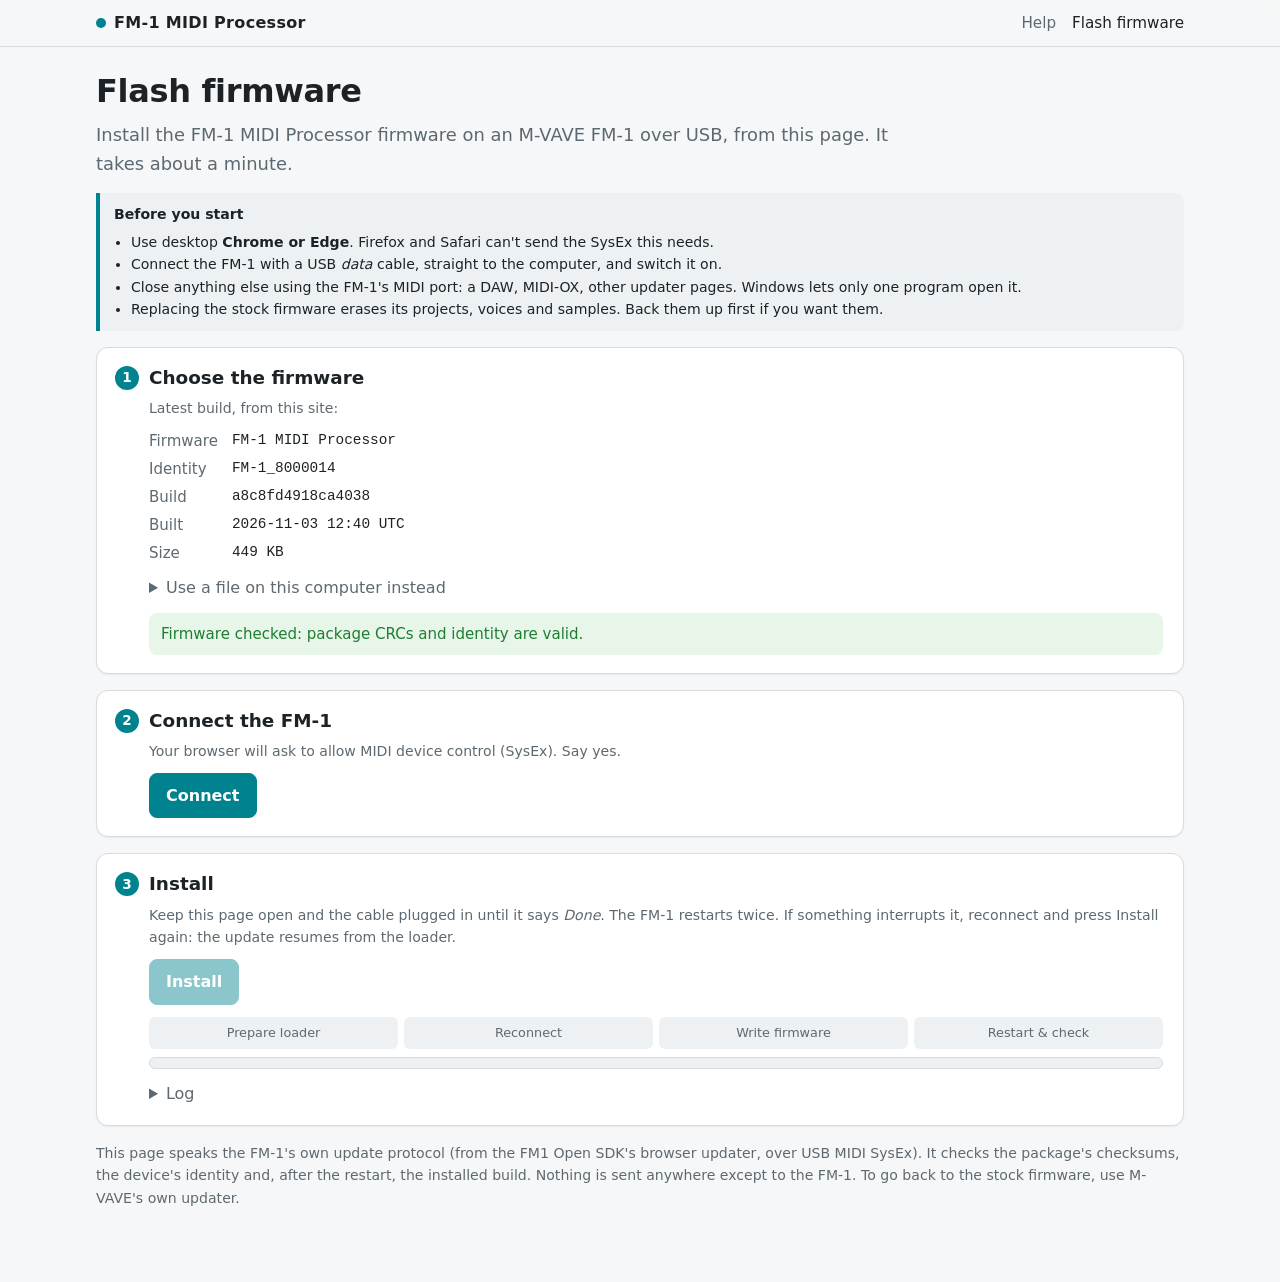
==== html/flash.html @ e274faca "FM-1 MIDI Processor firmware, tools, design docs and site Custom firmware that turns the M-VAVE FM-1" ====
<!doctype html>
<!-- SPDX-License-Identifier: GPL-3.0-only WITH GPL-3.0-linking-exception -->
<html lang="en">
<head>
<meta charset="utf-8">
<meta name="viewport" content="width=device-width,initial-scale=1">
<title>Flash FM-1 Firmware</title>
<meta name="description" content="Install the FM-1 MIDI Processor firmware on an M-VAVE FM-1 from the browser, over USB MIDI.">
<link rel="stylesheet" href="site.css">
<style>
.steps { counter-reset: step; }
.step { position: relative; padding-left: 52px; }
.step::before { counter-increment: step; content: counter(step); position: absolute; left: 18px; top: 18px;
  width: 24px; height: 24px; border-radius: 50%; background: var(--accent); color: var(--accent-ink);
  font-weight: 700; font-size: .85rem; display: grid; place-items: center; }
.step h2 { border: 0; margin: 0 0 .4em; padding: 0; font-size: 1.15rem; }
.kv { display: grid; grid-template-columns: max-content minmax(0, 1fr); gap: 4px 14px; font-size: .94rem; margin: .6em 0; }
.kv dt { color: var(--dim); }
.kv dd { margin: 0; overflow-wrap: anywhere; font-family: ui-monospace, Consolas, monospace; font-size: .9rem; }
.row { display: flex; flex-wrap: wrap; gap: 10px; align-items: center; margin-top: 10px; }
.status { padding: 9px 12px; border-radius: 8px; margin-top: 12px; font-size: .94rem; display: none; }
.status.show { display: block; }
.status.ok { background: var(--good-bg); color: var(--good); }
.status.bad { background: var(--bad-bg); color: var(--bad); }
.status.info { background: var(--panel2); color: var(--text); }
.status.warn { background: var(--warn-bg); color: var(--warn); }
.progress { height: 12px; border-radius: 6px; background: var(--panel2); overflow: hidden; border: 1px solid var(--line); }
.progress > div { height: 100%; width: 0; background: var(--accent); transition: width .15s; }
.stages { display: grid; grid-template-columns: repeat(4, minmax(0, 1fr)); gap: 6px; margin: 12px 0 8px; font-size: .8rem; }
.stages span { padding: 6px 4px; text-align: center; border-radius: 6px; background: var(--panel2); color: var(--dim); }
.stages span.active { background: var(--accent); color: var(--accent-ink); font-weight: 600; }
.stages span.done { color: var(--good); }
@media (max-width: 520px) { .stages { grid-template-columns: repeat(2, minmax(0, 1fr)); } }
#log { max-height: 220px; overflow: auto; font-size: .8rem; margin: 8px 0 0; white-space: pre-wrap; }
label.check { display: flex; gap: 8px; align-items: flex-start; margin-top: 10px; font-size: .94rem; }
label.check input { margin-top: 5px; }
input[type=file] { font: inherit; font-size: .9rem; max-width: 100%; }
details summary { cursor: pointer; color: var(--dim); }
</style>
</head>
<body>
<header class="topbar"><div class="inner">
  <a class="brand" href="index.html"><span class="dot"></span>FM-1 MIDI Processor</a>
  <nav><a href="index.html">Help</a><a href="flash.html" aria-current="page">Flash firmware</a></nav>
</div></header>

<main class="wrap">
<h1>Flash firmware</h1>
<p class="lead">Install the FM-1 MIDI Processor firmware on an M-VAVE FM-1 over USB, from this page. It takes about a minute.</p>

<div class="note warn" id="unsupported" hidden></div>

<div class="note small">
  <strong>Before you start</strong>
  <ul style="margin:.4em 0 0;padding-left:1.2em">
    <li>Use desktop <strong>Chrome or Edge</strong>. Firefox and Safari can't send the SysEx this needs.</li>
    <li>Connect the FM-1 with a USB <em>data</em> cable, straight to the computer, and switch it on.</li>
    <li>Close anything else using the FM-1's MIDI port: a DAW, MIDI-OX, other updater pages. Windows lets only one program open it.</li>
    <li>Replacing the stock firmware erases its projects, voices and samples. Back them up first if you want them.</li>
  </ul>
</div>

<div class="steps">

<section class="card step" id="step-firmware">
  <h2>Choose the firmware</h2>
  <div id="fw-latest">
    <p class="muted small" id="fw-loading">Loading the latest build…</p>
  </div>
  <dl class="kv" id="fw-info" hidden>
    <dt>Firmware</dt><dd id="fw-name"></dd>
    <dt>Identity</dt><dd id="fw-product"></dd>
    <dt>Build</dt><dd id="fw-build"></dd>
    <dt>Built</dt><dd id="fw-date"></dd>
    <dt>Size</dt><dd id="fw-size"></dd>
  </dl>
  <details style="margin-top:10px">
    <summary>Use a file on this computer instead</summary>
    <p class="small muted">Pick the <code>.fwsc</code> package <em>and</em> its <code>manifest.json</code> or <code>build-identity.json</code> together (Ctrl-click both). The build ID in that file is how the FM-1 confirms the right firmware was installed.</p>
    <input type="file" id="fw-file" multiple accept=".fwsc,.json">
  </details>
  <div class="status" id="fw-status"></div>
</section>

<section class="card step" id="step-device">
  <h2>Connect the FM-1</h2>
  <p class="small muted">Your browser will ask to allow MIDI device control (SysEx). Say yes.</p>
  <div class="row"><button id="connect" class="primary">Connect</button></div>
  <dl class="kv" id="dev-info" hidden>
    <dt>Port</dt><dd id="dev-port"></dd>
    <dt>Running</dt><dd id="dev-identity"></dd>
    <dt>Installed build</dt><dd id="dev-build"></dd>
  </dl>
  <label class="check" id="force-row" hidden>
    <input type="checkbox" id="force">
    <span>Replace the firmware this FM-1 is running. I understand the stock projects, voices and samples may be lost.</span>
  </label>
  <div class="status" id="dev-status"></div>
</section>

<section class="card step" id="step-install">
  <h2>Install</h2>
  <p class="small muted">Keep this page open and the cable plugged in until it says <em>Done</em>. The FM-1 restarts twice. If something interrupts it, reconnect and press Install again: the update resumes from the loader.</p>
  <div class="row"><button id="install" class="primary" disabled>Install</button></div>
  <div class="stages" aria-hidden="true">
    <span data-stage="prepare">Prepare loader</span><span data-stage="reconnect">Reconnect</span>
    <span data-stage="write">Write firmware</span><span data-stage="verify">Restart &amp; check</span>
  </div>
  <div class="progress" role="progressbar" aria-valuemin="0" aria-valuemax="100" aria-valuenow="0" id="bar"><div></div></div>
  <div class="status" id="install-status"></div>
  <details style="margin-top:12px">
    <summary>Log</summary>
    <pre id="log"></pre>
    <div class="row"><button id="save-log">Save log</button></div>
  </details>
</section>

</div>

<p class="small muted">This page speaks the FM-1's own update protocol (from the FM1 Open SDK's browser updater, over USB MIDI SysEx). It checks the package's checksums, the device's identity and, after the restart, the installed build. Nothing is sent anywhere except to the FM-1. To go back to the stock firmware, use M-VAVE's own updater.</p>
</main>

<script>
'use strict';
/* ---------------------------------------------------------------------------
 * FM-1 update protocol, as in src/sdk/WebUpdate.js and tools/fm1_flash.py.
 *
 *   identity (17) -> capability (49) -> arm with size and build id (50)
 *   -> enter loader (F0 22 24 35 7F F7) -> serve image until 0xE0000000
 *   -> device reboots into the loader (identity ota-...)
 *   -> enter loader again -> serve image until 0xF0000000 (Flash write)
 *   -> device reboots into the new firmware -> capability must report the new build.
 *
 * Frames: F0, 7-bit packed [00 59 cmd lenLo lenHi 00 payload... ~sum(payload)], F7.
 * ------------------------------------------------------------------------- */
const FAMILY = 7;
const VENDOR_LOADER_SHA = 'ef1f2db89b011fa53e71df363f0122de0ea896618c53fb53e8da676322004541';
const ENTER_LOADER = [0xF0, 0x22, 0x24, 0x35, 0x7F, 0xF7];
const FINISH_PREPARE = 0xE0000000, FINISH_WRITE = 0xF0000000;
const SUCCESS = [115, 117, 99, 99, 101, 115, 115, 0]; // "success\0"
const T = { idle: 10000, writeIdle: 180000, reconnect: 40000, settle: 600 };
const OPEN_IDENTITY = /^(FM1_OFFICIAL_OPEN|FM1_COMMUNITY_\d+|FM-1_8\d{6})$/;
const PORT_NAME = /fm.?1|felucca|sloop|clipper|ota|sinco|usb.?midi|composite/i;

const $ = id => document.getElementById(id);
const sleep = ms => new Promise(r => setTimeout(r, ms));
const hex = b => Array.from(b, x => x.toString(16).padStart(2, '0')).join('');
const le = (p, at, n) => { let v = 0; for (let i = 0; i < n; i++) v += p[at + i] * 2 ** (i * 8); return v; };
const ascii = p => String.fromCharCode(...p).replace(/\0.*$/s, '');
class FlashError extends Error { constructor(m, code) { super(m); this.code = code; } }
const check = (ok, msg, code) => { if (!ok) throw new FlashError(msg, code); };
async function sha256(bytes) { return hex(new Uint8Array(await crypto.subtle.digest('SHA-256', bytes))); }

/* ---- Package (.fwsc) checks ---------------------------------------------- */
function crc16(bytes) {
  let c = 0;
  for (const b of bytes) { c ^= b << 8; for (let i = 0; i < 8; i++) c = (c & 0x8000 ? (c << 1) ^ 0x1021 : c << 1) & 0xFFFF; }
  return c;
}
function decodeHeader(bytes, key = 0xFFFF) {
  const p = Uint8Array.from(bytes); let k = key;
  for (let i = 0; i < p.length; i++) { p[i] ^= k & 255; k = ((k << 1) ^ (k & 0x8000 ? 0x1021 : 0)) & 0xFFFF; }
  return p;
}
function inspectPackage(raw) {
  check(raw.length >= 1024 && raw.length <= 2097152, 'The package length is invalid.');
  const image = new Uint8Array(raw.length - 20); let product = '', ended = false;
  for (let i = 0; i < 20; i++) {
    image.set(raw.subarray(i * 48, i * 48 + 47), i * 47);
    const marker = raw[i * 48 + 47];
    if (marker === 125) ended = true;
    else { const c = (marker - i - 1) & 255; check(!ended && c >= 32 && c <= 126, 'The package identity is invalid.'); product += String.fromCharCode(c); }
  }
  image.set(raw.subarray(960), 940);
  const head = decodeHeader(image.subarray(0, 64)), count = le(head, 8, 2);
  check(le(head, 0, 2) === crc16(head.subarray(2)) && le(head, 4, 4) === image.length, 'The package header check failed.');
  check(ascii(head.subarray(16, 32)) === 'AC791N' && count > 0 && count <= 12, 'The chip model or package table is invalid.');
  const table = image.subarray(64, 64 + count * 80);
  check(crc16(table) === le(head, 2, 2), 'The package table check failed.');
  const entries = [];
  for (let i = 0; i < count; i++) {
    const e = decodeHeader(table.subarray(i * 80, i * 80 + 80));
    const type = le(e, 0, 2), offset = le(e, 8, 4), size = le(e, 12, 4), stored = le(e, 16, 4), encrypted = le(e, 24, 4);
    const name = ascii(e.subarray(64));
    check(offset >= 64 + count * 80 && offset <= image.length && size <= image.length - offset, 'A package entry is out of range.');
    check(stored >= size && stored <= image.length - offset && (!encrypted || encrypted === stored), 'A package entry size is invalid.');
    const data = image.subarray(offset, offset + size);
    check(encrypted || crc16(data) === le(e, 4, 2), 'Package entry CRC failed: ' + name);
    check(!encrypted || (type !== 0 && type !== 100), 'The main image or loader is encrypted.');
    entries.push({ type, size, data });
  }
  const flash = entries.filter(e => e.type === 0), loader = entries.filter(e => e.type === 100);
  check(flash.length === 1 && flash[0].size >= 16384 && flash[0].size <= 1044480 && flash[0].size % 4096 === 0, 'The Flash image is invalid.');
  check(loader.length === 1 && loader[0].size > 0 && loader[0].size < 32768, 'The loader is missing or invalid.');
  return { product, image, loader: loader[0].data };
}
async function preparePackage(raw, meta, source) {
  check(/^[0-9a-f]{64}$/.test(meta.build_id || ''), 'The build ID is missing or invalid.');
  if (meta.sha256) check(await sha256(raw) === meta.sha256, 'The firmware file does not match its manifest (SHA-256). Reload the page and try again.');
  const pkg = inspectPackage(raw);
  check(OPEN_IDENTITY.test(pkg.product), `The package identity ${pkg.product} is not an Open-based firmware.`);
  if (meta.product) check(meta.product === pkg.product, 'The package identity does not match its manifest.');
  const vendor = await sha256(pkg.loader) === VENDOR_LOADER_SHA;
  return { ...pkg, build_id: meta.build_id, bytes: raw.length, source, built: meta.built || '',
    name: meta.name || source, loaderIdentity: vendor ? 'ota-FM-1_015' : 'ota-FM1C_' + meta.build_id.slice(0, 16) };
}

/* ---- Frames --------------------------------------------------------------- */
function pack7(bytes) {
  const out = []; let bits = 0, value = 0;
  for (const b of bytes) { value |= b << bits; bits += 8; while (bits >= 7) { out.push(value & 127); value >>>= 7; bits -= 7; } }
  if (bits) out.push(value & 127);
  return out;
}
function frame(command, payload = []) {
  check(payload.length <= 520, 'Frame payload too long.');
  let sum = 0; for (const b of payload) sum = (sum + b) & 255;
  return Uint8Array.from([0xF0, ...pack7([0, 89, command, payload.length & 255, payload.length >> 8, 0, ...payload, (~sum) & 255]), 0xF7]);
}
function parse(bytes) {
  if (!bytes || bytes.length < 10 || bytes.length > 608 || bytes[0] !== 0xF0 || bytes[bytes.length - 1] !== 0xF7) return null;
  const raw = []; let bits = 0, value = 0;
  for (let i = 1; i < bytes.length - 1; i++) {
    if (bytes[i] > 127) return null;
    value |= bytes[i] << bits; bits += 7;
    if (bits >= 8) { raw.push(value & 255); value >>>= 8; bits -= 8; }
  }
  if (bits >= 7 || value || raw.length < 7 || raw[0] !== 0 || raw[1] !== 89 || le(raw, 3, 3) !== raw.length - 7) return null;
  let sum = 0; for (let i = 6; i < raw.length; i++) sum = (sum + raw[i]) & 255;
  return sum === 255 ? { command: raw[2], data: Uint8Array.from(raw.slice(6, -1)) } : null;
}

/* ---- MIDI link ------------------------------------------------------------ */
async function withTimeout(promise, ms, message) {
  let timer;
  try { return await Promise.race([promise, new Promise((_, rej) => { timer = setTimeout(() => rej(new FlashError(message, 'PORT_TIMEOUT')), ms); })]); }
  finally { clearTimeout(timer); }
}
class Link {
  constructor(input, output) {
    this.input = input; this.output = output; this.queue = []; this.waiter = null; this.closed = false;
    this.name = input.name || '?';
    this.receive = ev => {
      const p = parse(ev.data); if (!p || this.closed) return;
      if (this.queue.length < 64) this.queue.push(p);
      if (this.waiter) this.waiter();
    };
    input.addEventListener('midimessage', this.receive);
  }
  get lost() { return this.closed || this.input.state === 'disconnected' || this.output.state === 'disconnected'; }
  send(bytes) { check(!this.lost, 'The USB connection was lost.'); this.output.send(bytes); }
  async read(ms) {
    if (!this.queue.length && !this.lost) await new Promise(resolve => {
      const done = () => { clearTimeout(timer); this.waiter = null; resolve(); };
      const timer = setTimeout(done, ms); this.waiter = done;
    });
    return this.queue.shift() || null;
  }
  async query(command, payload = [], ms = 1500) {
    this.queue.length = 0; this.send(frame(command, payload));
    const until = Date.now() + ms;
    while (Date.now() < until) {
      const r = await this.read(Math.min(250, until - Date.now()));
      if (r && r.command === command) return r.data;
      check(!this.lost, 'The USB connection was lost.');
    }
    throw new FlashError('The device did not answer.', 'TIMEOUT');
  }
  async close() {
    if (this.closed) return;
    this.closed = true; this.input.removeEventListener('midimessage', this.receive);
    if (this.waiter) this.waiter();
    await Promise.allSettled([withTimeout(this.input.close(), 3000, 'close'), withTimeout(this.output.close(), 3000, 'close')]);
  }
}
function portPairs(access) {
  const ins = [...access.inputs.values()].filter(p => p.state === 'connected');
  const outs = [...access.outputs.values()].filter(p => p.state === 'connected');
  return ins.filter(p => PORT_NAME.test(p.name || '')).flatMap(input => {
    const named = outs.filter(o => o.name === input.name);
    const exact = named.filter(o => (o.manufacturer || '') === (input.manufacturer || ''));
    const found = exact.length === 1 ? exact : named.length === 1 ? named : [];
    return found.length === 1 ? [{ input, output: found[0] }] : [];
  });
}
async function openPair(pair) {
  try {
    await withTimeout(pair.input.open(), 5000, 'Opening the MIDI port timed out. Close other MIDI programs and try again.');
    await withTimeout(pair.output.open(), 5000, 'Opening the MIDI port timed out. Close other MIDI programs and try again.');
  } catch (e) {
    await Promise.allSettled([pair.input.close(), pair.output.close()]);
    throw e;
  }
  const link = new Link(pair.input, pair.output);
  try {
    let reply;
    for (let attempt = 0; attempt < 2 && !reply; attempt++) {
      try { reply = await link.query(17, [], 750); }
      catch (e) { if (e.code !== 'TIMEOUT' || attempt || link.lost) throw e; }
    }
    check(reply.length === 27 && /^[\x20-\x7e]{1,27}$/.test(ascii(reply)), 'The device sent an invalid identity reply.');
    return { link, identity: ascii(reply) };
  } catch (e) { await link.close(); throw e; }
}
async function discover(access) {
  const pairs = portPairs(access), found = []; let lastError = null;
  check(pairs.length <= 16, 'Too many MIDI ports. Disconnect other MIDI devices and try again.');
  for (const pair of pairs) {
    try { found.push(await openPair(pair)); }
    catch (e) { lastError = e; log(`  ${pair.input.name}: ${e.message}`); }
  }
  if (found.length > 1) {
    await Promise.allSettled(found.map(d => d.link.close()));
    throw new FlashError('More than one device answered. Connect only one FM-1.', 'AMBIGUOUS');
  }
  if (found.length) return found[0];
  if (lastError && lastError.code === 'PORT_TIMEOUT') throw lastError;
  return null;
}
function capability(data) {
  check(data.length === 47 && ascii(data.subarray(0, 4)) === 'FMC1' && data[4] === 1 && data[5] <= 7
    && le(data, 8, 2) === 512 && le(data, 10, 4) === 1048576, 'The device update protocol does not match.');
  check(data[7] === 1, 'The device uses an unknown loader.');
  return { family: data[5], state: data[6], build: hex(data.subarray(14, 46)), error: data[46] };
}

/* ---- Update --------------------------------------------------------------- */
let access = null, pkg = null, link = null, device = null, busy = false;

async function serve(image, finish, idle, stage, from, to) {
  const covered = new Uint8Array(Math.ceil(image.length / 8));
  const started = Date.now(); let last = started, total = 0;
  for (;;) {
    check(Date.now() - started < Math.max(idle * 3, 120000), 'The update took too long.');
    check(Date.now() - last < idle, 'The device stopped requesting data.');
    const packet = await link.read(250);
    if (!packet) { check(!link.lost, 'The USB connection was lost. Reconnect and press Install to resume.'); continue; }
    if (packet.command !== 48 || packet.data.length !== 8) continue;
    const p = packet.data, address = le(p, 1, 4), count = le(p, 5, 3);
    check(count > 0 && count <= 512, 'The device requested an invalid length.');
    if (address === FINISH_PREPARE || address === FINISH_WRITE) {
      check(address === finish && count === 8, 'The device is in an unexpected update phase.');
      link.send(frame(48, [...p, ...SUCCESS]));
      const end = Date.now() + T.settle;   // answer repeated finish requests before letting go
      while (Date.now() < end && !link.lost) {
        const again = await link.read(Math.min(100, end - Date.now()));
        if (again && again.command === 48 && again.data.length === 8 && le(again.data, 1, 4) === finish)
          link.send(frame(48, [...again.data, ...SUCCESS]));
      }
      progress(to);
      return;
    }
    check(address <= image.length && count <= image.length - address, 'The device read past the end of the image.');
    last = Date.now();
    link.send(frame(48, [...p, ...image.subarray(address, address + count)]));
    for (let i = address; i < address + count; i++) {
      const bit = 1 << (i & 7);
      if (!(covered[i >> 3] & bit)) { covered[i >> 3] |= bit; total++; }
    }
    progress(from + (to - from) * Math.min(1, total / image.length));
  }
}
async function waitFor(identity, anyLoader) {
  const end = Date.now() + T.reconnect;
  while (Date.now() < end) {
    let found = null;
    try { found = await discover(access); } catch (e) { if (e.code === 'AMBIGUOUS') throw e; }
    if (found) {
      if (found.identity === identity || (anyLoader && /^ota-/i.test(found.identity))) { link = found.link; return found.identity; }
      await found.link.close();
    }
    await sleep(T.settle);
  }
  throw new FlashError(`The device did not come back as ${identity} within ${T.reconnect / 1000} s. Replug USB, press Connect, then Install: it resumes from the loader.`);
}
async function closeLink() { if (link) { const l = link; link = null; await l.close(); } }

async function connect() {
  if (busy) return;
  setStatus('dev-status', '', ''); $('dev-info').hidden = true; device = null; updateInstall();
  try {
    if (!access) {
      check(navigator.requestMIDIAccess, 'This browser has no Web MIDI. Use desktop Chrome or Edge.');
      try { access = await navigator.requestMIDIAccess({ sysex: true }); }
      catch (e) { throw new FlashError('MIDI access was refused. Allow "MIDI device control" for this site (the icon in the address bar) and press Connect again.'); }
    }
    await closeLink();
    setStatus('dev-status', 'info', 'Looking for the FM-1…');
    log('Connect: ports ' + [...access.inputs.values()].filter(p => p.state === 'connected').map(p => p.name).join(', '));
    const found = await discover(access);
    if (!found) {
      const any = [...access.inputs.values()].some(p => p.state === 'connected');
      throw new FlashError(any
        ? 'Found MIDI ports, but no FM-1 answered. Close other MIDI programs and updater pages, replug USB and try again.'
        : 'No MIDI devices found. Connect the FM-1 by USB, switch it on and press Connect again.');
    }
    link = found.link;
    device = { identity: found.identity, port: link.name, mode: null, build: null, family: FAMILY };
    log(`Device: ${device.identity} on "${device.port}"`);
    $('dev-port').textContent = device.port;
    $('dev-identity').textContent = device.identity;
    $('dev-build').textContent = '—';
    $('dev-info').hidden = false;
    if (/^ota-/i.test(device.identity)) {
      device.mode = 'loader';
      setStatus('dev-status', 'warn', 'The FM-1 is in its update loader, probably from an interrupted update. Press Install to finish it.');
    } else if (OPEN_IDENTITY.test(device.identity)) {
      let cap = null;
      try { cap = capability(await link.query(49)); } catch (e) { if (e.code !== 'TIMEOUT') throw e; }
      if (!cap) { device.mode = 'legacy'; device.force = true; }
      else {
        check(cap.state === 0, 'The device is busy with another update. Restart it and try again.');
        device.mode = 'tagged'; device.build = cap.build; device.family = cap.family;
        device.force = cap.family !== FAMILY;
        $('dev-build').textContent = cap.build.slice(0, 16);
      }
      if (device.force)
        setStatus('dev-status', 'warn', 'Connected. This FM-1 runs other Open-based firmware. Tick the box below to replace it.');
      else if (pkg && cap.build === pkg.build_id)
        setStatus('dev-status', 'ok', 'Connected. This FM-1 already runs this build, so there is nothing to install.');
      else
        setStatus('dev-status', 'ok', 'Connected. Ready to install.');
    } else {
      device.mode = 'legacy'; device.force = true;
      setStatus('dev-status', 'warn', `Connected. This FM-1 runs ${device.identity === 'FM-1_015' ? 'the stock M-VAVE V15 firmware' : device.identity}. Tick the box below to replace it.`);
    }
    $('force-row').hidden = !device.force;
  } catch (e) {
    await closeLink().catch(() => {});
    setStatus('dev-status', 'bad', e.message); log('Error: ' + e.message);
  }
  updateInstall();
}

async function install() {
  if (busy || !pkg || !device || !link) return;
  busy = true; updateInstall();
  setStatus('install-status', 'info', 'Installing. Keep this page open and the cable plugged in.');
  progress(0); stages(null);
  const started = Date.now();
  try {
    const reply = await link.query(17);
    check(ascii(reply) === device.identity, 'The device identity changed. Press Connect again.');
    if (device.mode !== 'loader') {
      check(!device.force || $('force').checked, 'Tick the box to confirm replacing the current firmware.');
      if (device.mode === 'tagged') {
        const cap = capability(await link.query(49));
        check(cap.state === 0, 'The device is busy with another update.');
        check(cap.build !== pkg.build_id, 'The device already runs this build.');
        const n = pkg.image.length, tag = pkg.build_id.match(/../g).map(s => parseInt(s, 16));
        const ack = await link.query(50, [1, cap.family, n & 255, (n >>> 8) & 255, (n >>> 16) & 255, (n >>> 24) & 255, ...tag]);
        check(ack.length === 1 && ack[0] === 0, 'The device refused this package.');
      }
      stages('prepare'); log('Preparing the loader…');
      link.queue.length = 0; link.send(ENTER_LOADER);
      await serve(pkg.image, FINISH_PREPARE, T.idle, 'prepare', 0, 20);
      await closeLink();
      stages('reconnect'); log('Waiting for the loader to reconnect…');
      const id = await waitFor(pkg.loaderIdentity, device.mode === 'legacy');
      log('Loader: ' + id);
    }
    stages('write'); log('Writing the firmware…');
    link.queue.length = 0; link.send(ENTER_LOADER);
    await serve(pkg.image, FINISH_WRITE, T.writeIdle, 'write', 20, 97);
    await closeLink();
    stages('verify'); log('Waiting for the FM-1 to restart…');
    await waitFor(pkg.product, false);
    const cap = capability(await link.query(49));
    check(cap.family === FAMILY && cap.build === pkg.build_id && cap.state === 0,
      `The FM-1 restarted, but reports build ${cap.build.slice(0, 16)} instead of ${pkg.build_id.slice(0, 16)}.`);
    progress(100); stages('done');
    const secs = Math.round((Date.now() - started) / 1000);
    log(`Done in ${secs} s. Build ${cap.build.slice(0, 16)}.`);
    setStatus('install-status', 'ok', `Done in ${secs} s. The FM-1 runs build ${cap.build.slice(0, 16)}. The MIDI monitor should be on its screen.`);
    device.mode = 'tagged'; device.build = cap.build; device.identity = pkg.product; device.force = false;
    $('dev-identity').textContent = pkg.product; $('dev-build').textContent = cap.build.slice(0, 16);
    $('force-row').hidden = true;
    setStatus('dev-status', 'ok', 'Connected. This FM-1 runs this build.');
  } catch (e) {
    log('Error: ' + e.message);
    setStatus('install-status', 'bad', e.message + (e.message.includes('resume') ? '' : ' If the FM-1 shows the loader, press Connect, then Install to resume.'));
    device = null;
  } finally {
    await closeLink().catch(() => {});
    busy = false; updateInstall();
  }
}

/* ---- UI ------------------------------------------------------------------- */
function setStatus(id, kind, text) {
  const el = $(id); el.className = 'status' + (text ? ' show ' + kind : ''); el.textContent = text;
}
function log(text) {
  const el = $('log'); el.textContent += `[${new Date().toLocaleTimeString()}] ${text}\n`; el.scrollTop = el.scrollHeight;
}
function progress(pct) {
  pct = Math.max(0, Math.min(100, pct));
  $('bar').firstElementChild.style.width = pct + '%'; $('bar').setAttribute('aria-valuenow', Math.round(pct));
}
const STAGES = ['prepare', 'reconnect', 'write', 'verify'];
function stages(current) {
  const at = current === 'done' ? STAGES.length : STAGES.indexOf(current);
  document.querySelectorAll('.stages span').forEach((el, i) => {
    el.className = i < at ? 'done' : i === at ? 'active' : '';
  });
}
function updateInstall() {
  const same = device && device.mode === 'tagged' && pkg && device.build === pkg.build_id;
  const needForce = device && device.force && device.mode !== 'loader' && !$('force').checked;
  $('install').disabled = busy || !pkg || !device || !link || same || needForce;
  $('connect').disabled = busy;
  $('fw-file').disabled = busy;
}
function showPackage(p) {
  pkg = p;
  $('fw-name').textContent = p.name;
  $('fw-product').textContent = p.product;
  $('fw-build').textContent = p.build_id.slice(0, 16);
  $('fw-date').textContent = p.built || '—';
  $('fw-size').textContent = (p.bytes / 1024).toFixed(0) + ' KB';
  $('fw-info').hidden = false;
  setStatus('fw-status', 'ok', 'Firmware checked: package CRCs and identity are valid.');
  if (device && device.mode === 'tagged' && !device.force) {
    if (device.build === p.build_id) setStatus('dev-status', 'ok', 'Connected. This FM-1 already runs this build, so there is nothing to install.');
    else setStatus('dev-status', 'ok', 'Connected. Ready to install.');
  }
  updateInstall();
}
async function loadLatest() {
  try {
    const res = await fetch('firmware/manifest.json', { cache: 'no-cache' });
    check(res.ok, 'No firmware manifest found next to this page.');
    const meta = await res.json();
    check(meta.schema === 1 && typeof meta.file === 'string' && /^[\w.-]+$/.test(meta.file), 'The firmware manifest is invalid.');
    const bin = await fetch('firmware/' + meta.file, { cache: 'no-cache' });
    check(bin.ok, 'The firmware file is missing.');
    const raw = new Uint8Array(await bin.arrayBuffer());
    check(!meta.bytes || raw.length === meta.bytes, 'The firmware file has the wrong size.');
    $('fw-loading').textContent = 'Latest build, from this site:';
    showPackage(await preparePackage(raw, meta, meta.file));
    log(`Firmware: ${meta.file}, build ${meta.build_id.slice(0, 16)}, ${raw.length} bytes`);
  } catch (e) {
    $('fw-loading').textContent = location.protocol === 'file:'
      ? 'This page was opened as a file, so it can\'t load the latest build. Pick the files below, or serve the folder (python -m http.server).'
      : 'Couldn\'t load the latest build: ' + e.message + ' Pick a file below instead.';
    $('fw-file').closest('details').open = true;
  }
}
$('fw-file').addEventListener('change', async ev => {
  const files = [...ev.target.files];
  try {
    const fw = files.find(f => /\.fwsc$/i.test(f.name));
    const js = files.find(f => /\.json$/i.test(f.name));
    check(fw, 'Pick a .fwsc firmware package.');
    check(js, 'Also pick its manifest.json or build-identity.json (select both files together).');
    const meta = JSON.parse(await js.text());
    const raw = new Uint8Array(await fw.arrayBuffer());
    if (meta.file && meta.file !== fw.name) delete meta.sha256;  // a manifest for another file: use only its build ID
    $('fw-loading').textContent = 'File from this computer:';
    showPackage(await preparePackage(raw, { ...meta, name: fw.name }, fw.name));
    log(`Firmware: ${fw.name}, build ${meta.build_id.slice(0, 16)}, ${raw.length} bytes`);
  } catch (e) {
    setStatus('fw-status', 'bad', e instanceof SyntaxError ? 'That JSON file could not be read.' : e.message);
  }
});
$('connect').addEventListener('click', connect);
$('install').addEventListener('click', install);
$('force').addEventListener('change', updateInstall);
$('save-log').addEventListener('click', () => {
  const a = document.createElement('a');
  a.href = URL.createObjectURL(new Blob([$('log').textContent], { type: 'text/plain' }));
  a.download = 'fm1-flash-log.txt'; a.click(); setTimeout(() => URL.revokeObjectURL(a.href), 1000);
});
addEventListener('beforeunload', ev => { if (busy) { ev.preventDefault(); ev.returnValue = ''; } });

if (!navigator.requestMIDIAccess || !window.isSecureContext && location.protocol !== 'file:') {
  const n = $('unsupported'); n.hidden = false;
  n.textContent = !navigator.requestMIDIAccess
    ? 'This browser has no Web MIDI, so it can\'t flash the FM-1. Open this page in desktop Chrome or Edge.'
    : 'Web MIDI needs a secure (https) page. Open this page from its https address.';
  $('connect').disabled = true;
}
loadLatest();
</script>
</body>
</html>
---- html/site.css ----
/* FM-1 MIDI Processor site: shared styles for index.html and flash.html. */
:root {
  --bg: #f6f7f8; --panel: #ffffff; --panel2: #eef1f3; --line: #d6dbe0;
  --text: #1c2226; --dim: #5d6971; --accent: #00838f; --accent-ink: #ffffff;
  --warn: #9a5b00; --warn-bg: #fff4e0; --bad: #b3261e; --bad-bg: #fdecea; --good: #1e7d32; --good-bg: #e8f5e9;
  --code-bg: #eef1f3; --shadow: 0 1px 2px rgba(0,0,0,.06);
  /* Device colours (RGB565 palette rendered to sRGB) */
  --lcd-orange: #ff7529; --lcd-blue: #3a92ff; --lcd-cyan: #00ffff; --lcd-teal: #4ad773;
  --lcd-yellow: #8c8c00; --lcd-grey: #4a4a4a; --lcd-amber: #ffa600; --lcd-red: #ff0000;
  color-scheme: light;
}
@media (prefers-color-scheme: dark) {
  :root:not([data-theme="light"]) {
    --bg: #111416; --panel: #191d20; --panel2: #20262a; --line: #30383d;
    --text: #e3e8eb; --dim: #94a1a9; --accent: #4fd1dc; --accent-ink: #062a2e;
    --warn: #ffc56b; --warn-bg: #33270f; --bad: #ff8a80; --bad-bg: #3a1714; --good: #81c784; --good-bg: #15291a;
    --code-bg: #20262a; --shadow: none;
    color-scheme: dark;
  }
}
:root[data-theme="dark"] {
  --bg: #111416; --panel: #191d20; --panel2: #20262a; --line: #30383d;
  --text: #e3e8eb; --dim: #94a1a9; --accent: #4fd1dc; --accent-ink: #062a2e;
  --warn: #ffc56b; --warn-bg: #33270f; --bad: #ff8a80; --bad-bg: #3a1714; --good: #81c784; --good-bg: #15291a;
  --code-bg: #20262a; --shadow: none;
  color-scheme: dark;
}
* { box-sizing: border-box; }
[hidden] { display: none !important; }
html { scroll-behavior: smooth; scroll-padding-top: 72px; }
body { margin: 0; background: var(--bg); color: var(--text);
  font: 16px/1.6 system-ui, -apple-system, "Segoe UI", Roboto, sans-serif; }
a { color: var(--accent); }
code, kbd, pre { font-family: ui-monospace, "Cascadia Mono", Consolas, monospace; font-size: .9em; }
code { background: var(--code-bg); padding: 1px 5px; border-radius: 4px; }
pre { background: var(--code-bg); padding: 12px 14px; border-radius: 8px; overflow-x: auto; line-height: 1.45; }
pre code { background: none; padding: 0; }
kbd { display: inline-block; min-width: 1.6em; text-align: center; padding: 0 6px; border: 1px solid var(--line);
  border-bottom-width: 2px; border-radius: 5px; background: var(--panel); font-size: .8em; line-height: 1.6; white-space: nowrap; }
h1, h2, h3 { line-height: 1.25; }
h1 { font-size: 2rem; margin: 0 0 .3em; letter-spacing: -.01em; }
h2 { font-size: 1.45rem; margin: 2.2em 0 .6em; padding-top: .2em; border-top: 1px solid var(--line); padding-top: 1.2em; }
h3 { font-size: 1.12rem; margin: 1.8em 0 .5em; }
p { margin: .6em 0; }
table { border-collapse: collapse; width: 100%; margin: .8em 0; font-size: .94rem; }
th, td { text-align: left; vertical-align: top; padding: 7px 10px; border-bottom: 1px solid var(--line); }
th { color: var(--dim); font-weight: 600; font-size: .85rem; }
.table-wrap { overflow-x: auto; }
button { font: inherit; cursor: pointer; border-radius: 8px; border: 1px solid var(--line);
  background: var(--panel2); color: var(--text); padding: 9px 16px; }
button.primary { background: var(--accent); border-color: var(--accent); color: var(--accent-ink); font-weight: 600; }
button:disabled { opacity: .45; cursor: default; }
button:focus-visible, a:focus-visible, input:focus-visible, summary:focus-visible { outline: 2px solid var(--accent); outline-offset: 2px; }

/* Top bar */
.topbar { position: sticky; top: 0; z-index: 10; background: color-mix(in srgb, var(--bg) 88%, transparent);
  backdrop-filter: blur(8px); border-bottom: 1px solid var(--line); }
.topbar .inner { max-width: 1120px; margin: 0 auto; padding: 10px 16px; display: flex; align-items: center; gap: 18px; }
.brand { font-weight: 700; color: var(--text); text-decoration: none; letter-spacing: .02em; display: flex; align-items: center; gap: 8px; }
.brand .dot { width: 10px; height: 10px; border-radius: 50%; background: var(--accent); }
.topbar nav { display: flex; gap: 16px; margin-left: auto; font-size: .95rem; }
.topbar nav a { text-decoration: none; color: var(--dim); }
.topbar nav a[aria-current="page"], .topbar nav a:hover { color: var(--text); }

.wrap { max-width: 1120px; margin: 0 auto; padding: 24px 16px 64px; }
.lead { font-size: 1.12rem; color: var(--dim); max-width: 46em; }
.card { background: var(--panel); border: 1px solid var(--line); border-radius: 12px; padding: 18px 20px; box-shadow: var(--shadow); margin: 16px 0; }
.note { border-left: 4px solid var(--accent); background: var(--panel2); padding: 10px 14px; border-radius: 0 8px 8px 0; margin: 1em 0; }
.note.warn { border-color: var(--warn); background: var(--warn-bg); }
.muted { color: var(--dim); }
.small { font-size: .88rem; }

/* Screen captures */
.lcd { display: block; width: 100%; max-width: 360px; aspect-ratio: 1; image-rendering: pixelated;
  border: 10px solid #0b0d0e; border-radius: 10px; background: #000; box-shadow: 0 2px 10px rgba(0,0,0,.25); }
.page { display: grid; grid-template-columns: minmax(0, 340px) minmax(0, 1fr); gap: 28px; align-items: start; margin: 1.2em 0 2em; }
.page figure { margin: 0; }
.page figcaption { font-size: .82rem; color: var(--dim); margin-top: 6px; }
@media (max-width: 760px) { .page { grid-template-columns: minmax(0, 1fr); } .lcd { margin: 0 auto; } }

.swatch { display: inline-block; width: .95em; height: .95em; border-radius: 3px; vertical-align: -2px; margin-right: 4px; border: 1px solid rgba(127,127,127,.4); }
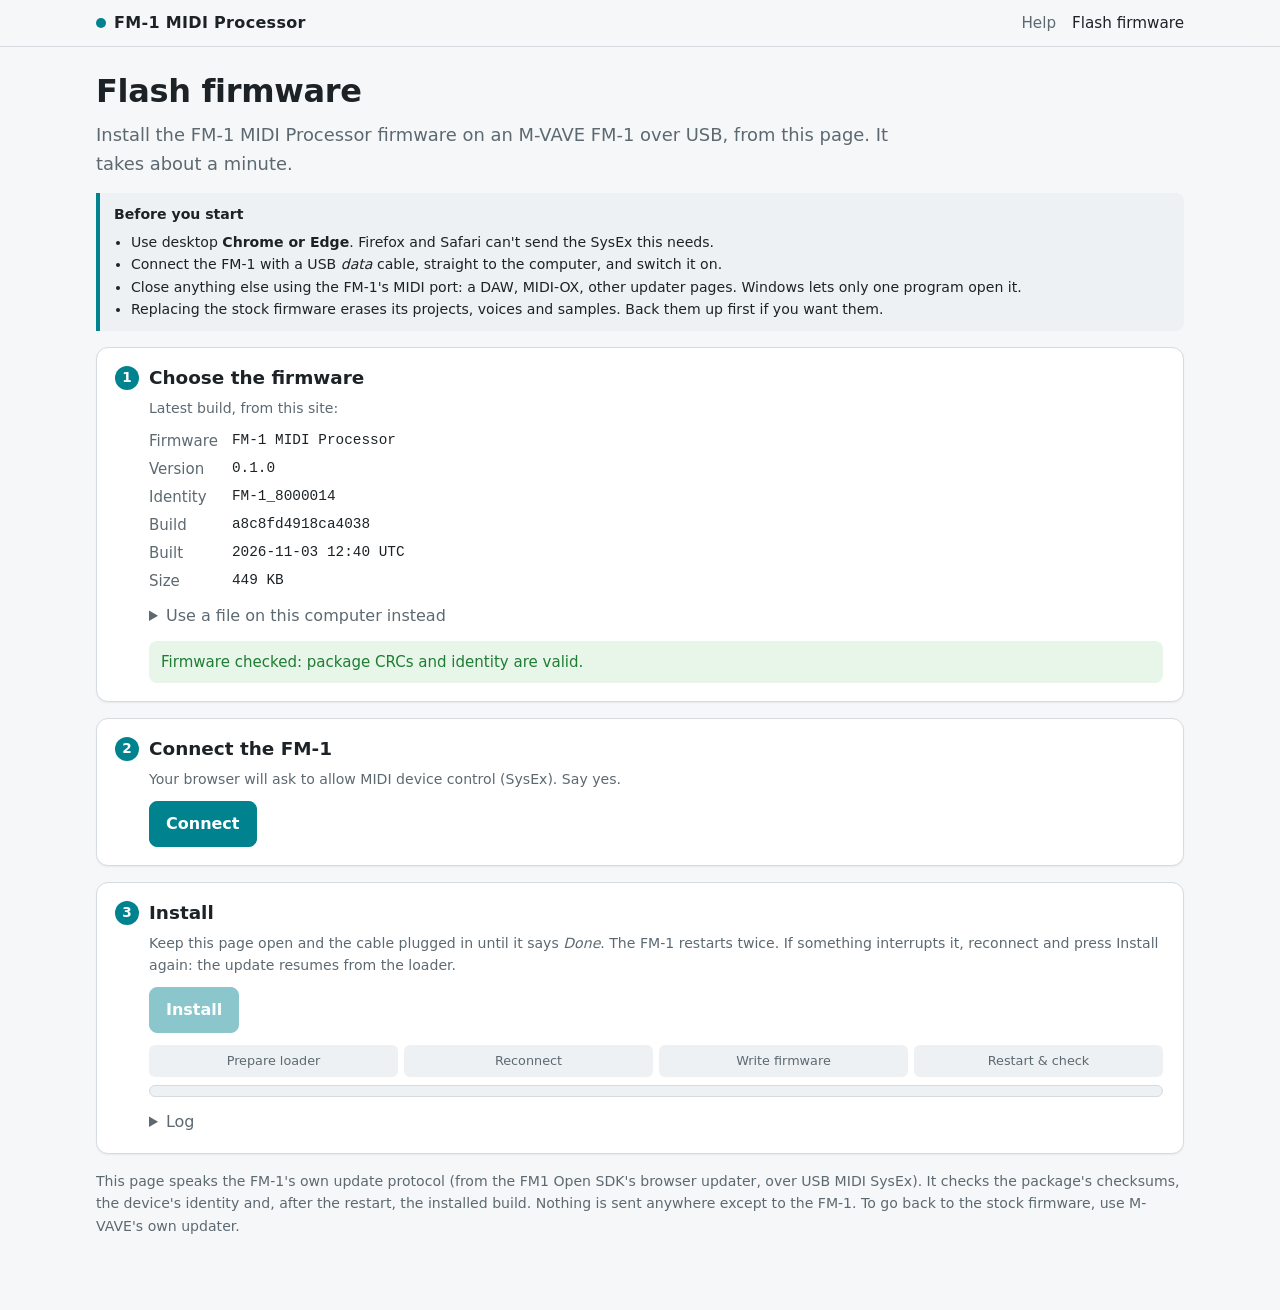
==== commit 971189a8: "README: latest version and firmware download link make_site.py --firmware now writes the version (MI" ====
--- a/html/flash.html
+++ b/html/flash.html
@@ -69,6 +69,7 @@
   </div>
   <dl class="kv" id="fw-info" hidden>
     <dt>Firmware</dt><dd id="fw-name"></dd>
+    <dt>Version</dt><dd id="fw-version"></dd>
     <dt>Identity</dt><dd id="fw-product"></dd>
     <dt>Build</dt><dd id="fw-build"></dd>
     <dt>Built</dt><dd id="fw-date"></dd>
@@ -201,7 +202,7 @@
   check(OPEN_IDENTITY.test(pkg.product), `The package identity ${pkg.product} is not an Open-based firmware.`);
   if (meta.product) check(meta.product === pkg.product, 'The package identity does not match its manifest.');
   const vendor = await sha256(pkg.loader) === VENDOR_LOADER_SHA;
-  return { ...pkg, build_id: meta.build_id, bytes: raw.length, source, built: meta.built || '',
+  return { ...pkg, build_id: meta.build_id, bytes: raw.length, source, built: meta.built || '', version: meta.version || '',
     name: meta.name || source, loaderIdentity: vendor ? 'ota-FM-1_015' : 'ota-FM1C_' + meta.build_id.slice(0, 16) };
 }
 
@@ -514,6 +515,7 @@
 function showPackage(p) {
   pkg = p;
   $('fw-name').textContent = p.name;
+  $('fw-version').textContent = p.version || '—';
   $('fw-product').textContent = p.product;
   $('fw-build').textContent = p.build_id.slice(0, 16);
   $('fw-date').textContent = p.built || '—';
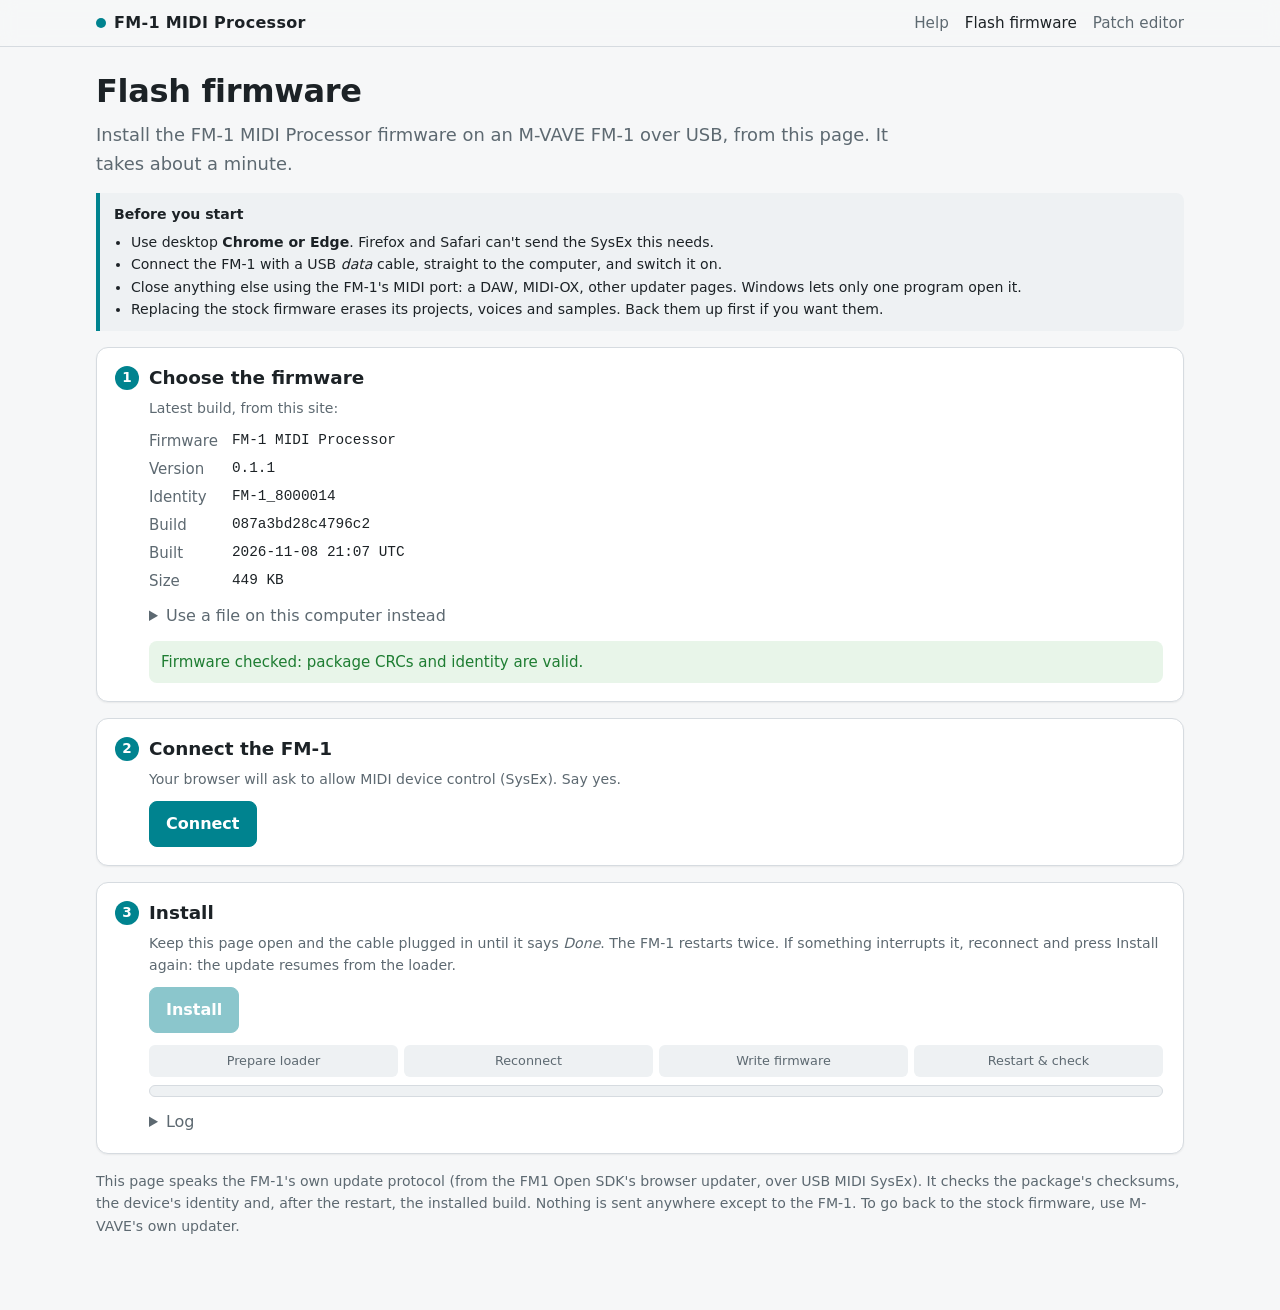
==== commit bfba9bd5: "Web patch editor A static page, html/editor.html, that reads, edits, tries and writes the FM-1 MIDI " ====
--- a/html/flash.html
+++ b/html/flash.html
@@ -41,7 +41,7 @@
 <body>
 <header class="topbar"><div class="inner">
   <a class="brand" href="index.html"><span class="dot"></span>FM-1 MIDI Processor</a>
-  <nav><a href="index.html">Help</a><a href="flash.html" aria-current="page">Flash firmware</a></nav>
+  <nav><a href="index.html">Help</a><a href="flash.html" aria-current="page">Flash firmware</a><a href="editor.html">Patch editor</a></nav>
 </div></header>
 
 <main class="wrap">
